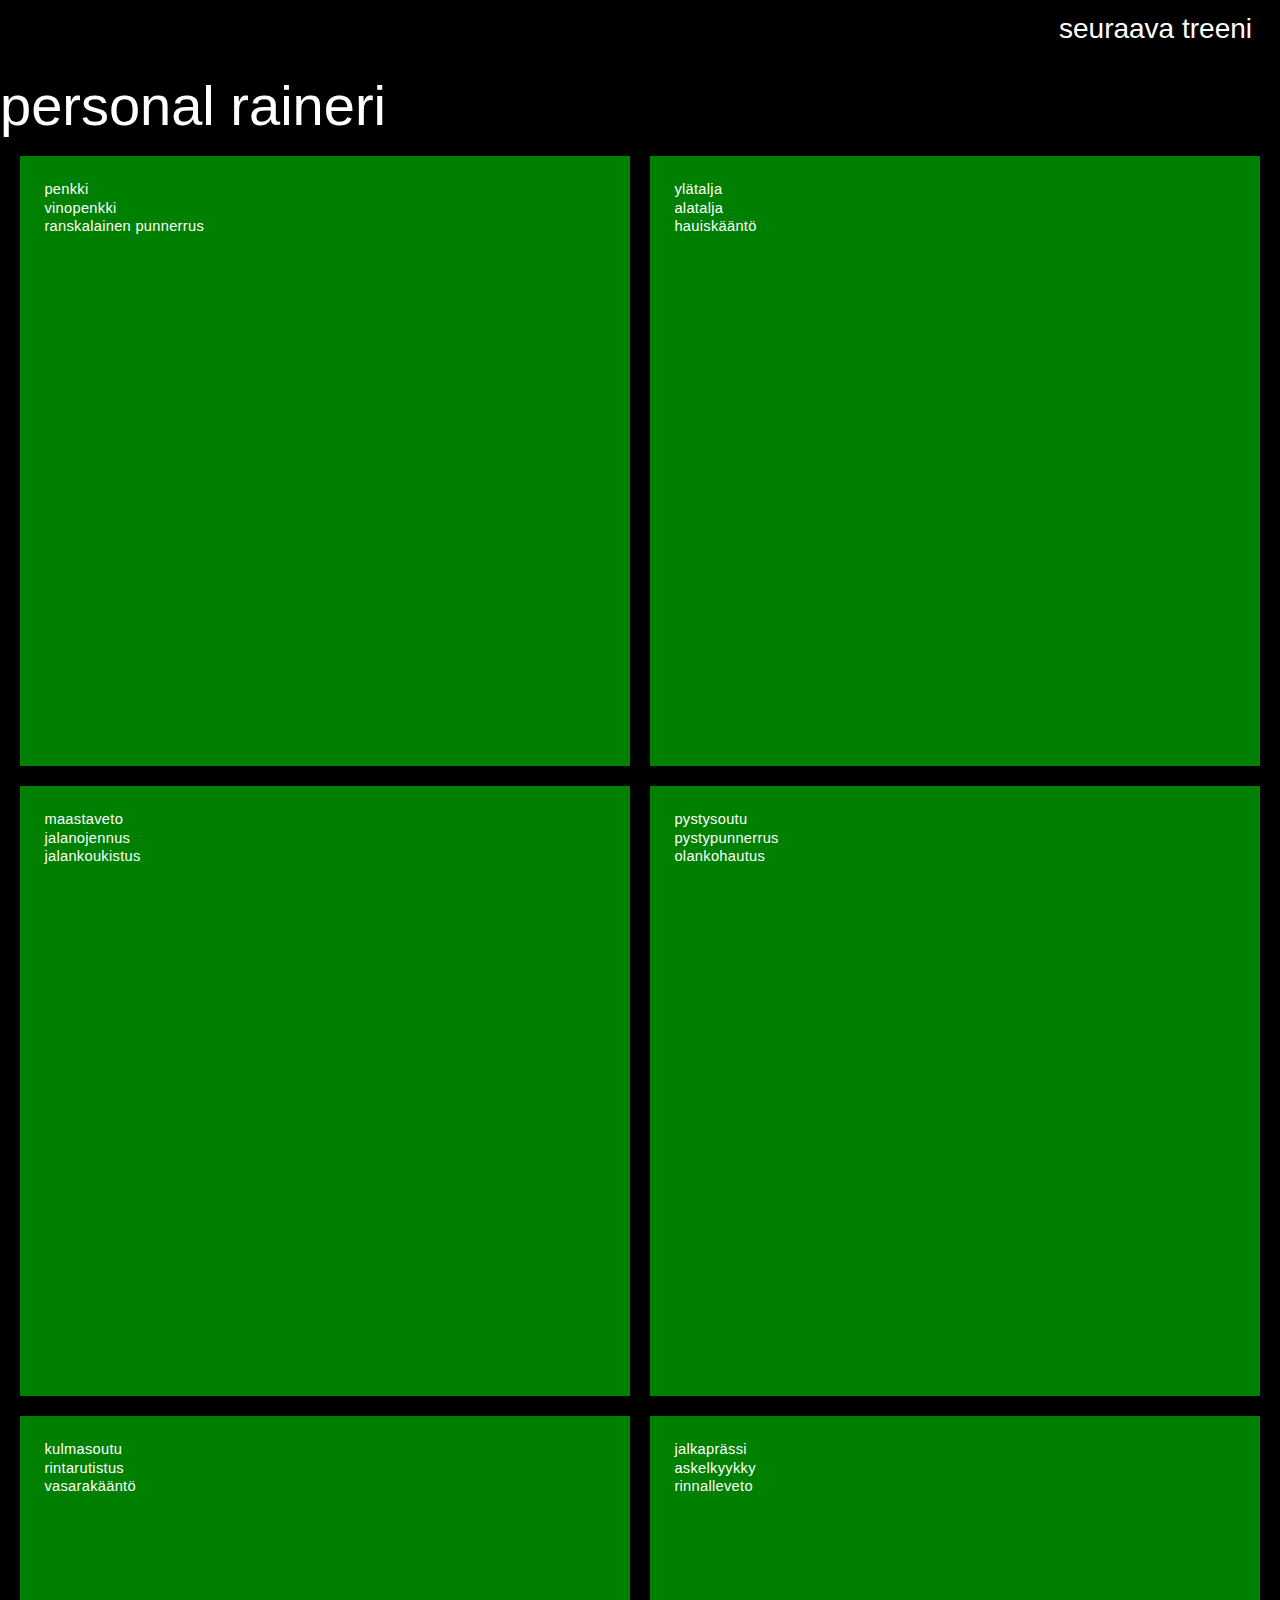
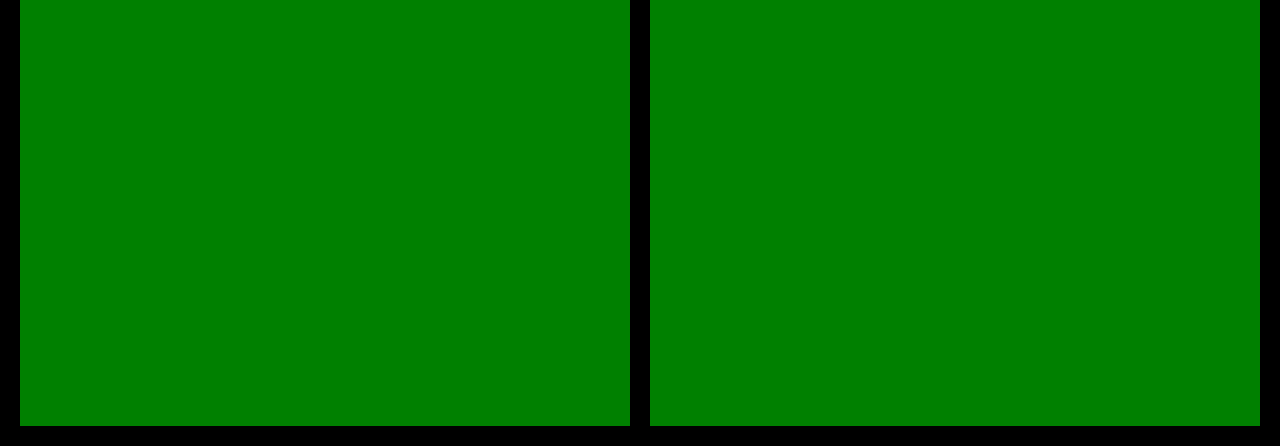
==== index.html @ 9ed6be29 "Personal Raineri 0.2.6 files fused with the hello world stuff. Let's see if this works." ====
﻿<!DOCTYPE html>
<head>
  <title>Personal Raineri</title>
  <link href="lib/metrouicss/css/modern.css" rel="stylesheet" type="text/css" />
  <link href="lib/metrouicss/css/modern-responsive.css" rel="stylesheet" type="text/css" />
  <link href="lib/metrojs/MetroJs.css" rel="stylesheet" type="text/css" />
  <link href="style.css" rel="stylesheet" type="text/css" />
  <script src="lib/jquery/jquery-1.10.2.min.js" type="text/javascript"></script>
  <script src="lib/html5sql/html5sql.js" type="text/javascript"></script>
  <script src="js/db_functions.js" type="text/javascript"></script>
  <script src="js/transition.js" type="text/javascript"></script>
  <meta name="viewport" content="width=device-width, initial-scale=1.0, user-scalable=no" />
</head>
<body class="metrouicss">
  <h1 id="navi-icon-row">
    <a href="stats.html" class="hidden"><span class="icon-stats-up navi-icon"></span></a>
    <a href="#" class="hidden"><span class="icon-loop navi-icon"></span></a>
    <a href="#" class="hidden"><span class="icon-save navi-icon"></span></a>
    <a href="#" class="hidden"><span class="icon-cancel-2 navi-icon"></span></a>
    <span class="icon-cancel-2 navi-icon" style="border: #000; color: #000"></span><!-- Just a place holder -->
    <span id="sub-title">seuraava treeni</span>
  </h1>
  <h1 class="fg-color-white" id="app-title">personal raineri</h1>
  <!-------------------------------------------->
  <div class="wrap">
    <div class="box">
      <div class="boxInner">
        <div class="tiles">
          <a href="training-1.html" class="transition">
            <div class="live-tile" data-mode="flip" data-initdelay="3000" id="tile-1">
              <div class="tile-side-1"><div class="tile-content">penkki<br />vinopenkki<br />ranskalainen punnerrus</div></div>
              <div class="tile-side-2"><div class="tile-content">penkki<br />vinopenkki<br />ranskalainen punnerrus</div></div>
            </div>
          </a>
        </div>
      </div>
    </div>
    <div class="box">
      <div class="boxInner">
        <div class="tiles">
          <a href="training-2.html" class="transition">
            <div class="live-tile" data-mode="flip" data-initdelay="3000" id="tile-2">
              <div class="tile-side-1"><div class="tile-content">ylätalja<br />alatalja<br />hauiskääntö</div></div>
              <div class="tile-side-2"><div class="tile-content">ylätalja<br />alatalja<br />hauiskääntö</div></div>
            </div>
          </a>
        </div>
      </div>
    </div>
    <div class="box">
      <div class="boxInner">
        <div class="tiles">
          <a href="training-3.html" class="transition">
            <div class="live-tile" data-mode="flip" data-initdelay="3000" id="tile-3">
              <div class="tile-side-1"><div class="tile-content">maastaveto<br />jalanojennus<br />jalankoukistus</div></div>
              <div class="tile-side-2"><div class="tile-content">maastaveto<br />jalanojennus<br />jalankoukistus</div></div>
            </div>
          </a>
        </div>
      </div>
    </div>
    <div class="box">
      <div class="boxInner">
        <div class="tiles">
          <a href="training-4.html" class="transition">
            <div class="live-tile" data-mode="flip" data-initdelay="3000" id="tile-4">
              <div class="tile-side-1"><div class="tile-content">pystysoutu<br />pystypunnerrus<br />olankohautus</div></div>
              <div class="tile-side-2"><div class="tile-content">pystysoutu<br />pystypunnerrus<br />olankohautus</div></div>
            </div>
          </a>
        </div>
      </div>
    </div>
    <div class="box">
      <div class="boxInner">
        <div class="tiles">
          <a href="training-5.html" class="transition">
            <div class="live-tile" data-mode="flip" data-initdelay="3000" id="tile-5">
              <div class="tile-side-1"><div class="tile-content">kulmasoutu<br />rintarutistus<br />vasarakääntö</div></div>
              <div class="tile-side-2"><div class="tile-content">kulmasoutu<br />rintarutistus<br />vasarakääntö</div></div>
            </div>
          </a>
        </div>
      </div>
    </div>
    <div class="box">
      <div class="boxInner">
        <div class="tiles">
          <a href="training-6.html" class="transition">
            <div class="live-tile" data-mode="flip" data-initdelay="3000" id="tile-6">
              <div class="tile-side-1"><div class="tile-content">jalkaprässi<br />askelkyykky<br />rinnalleveto</div></div>
              <div class="tile-side-2"><div class="tile-content">jalkaprässi<br />askelkyykky<br />rinnalleveto</div></div>
            </div>
          </a>
        </div>
      </div>
    </div>
  </div>
  <script src="lib/metrojs/MetroJs.js" type="text/javascript"></script>
  <script type="text/javascript">
    $(document).ready(function() 
    {
      openTheDatabase();
      createTables(); 
      writeDefaultsToTables();
      $(".live-tile").liveTile();
      suggestNextTraining();
    });
    $(document).on('click', '.icon-checkmark', function(event) 
    {
      event.preventDefault();
      defaultMode($(this));
    });
    $(document).on('click', '.icon-loop', function(event) 
    {
      event.preventDefault();
      dropTables(); createTables(); writeDefaultsToTables();
    });
  </script>
</body>
</html>
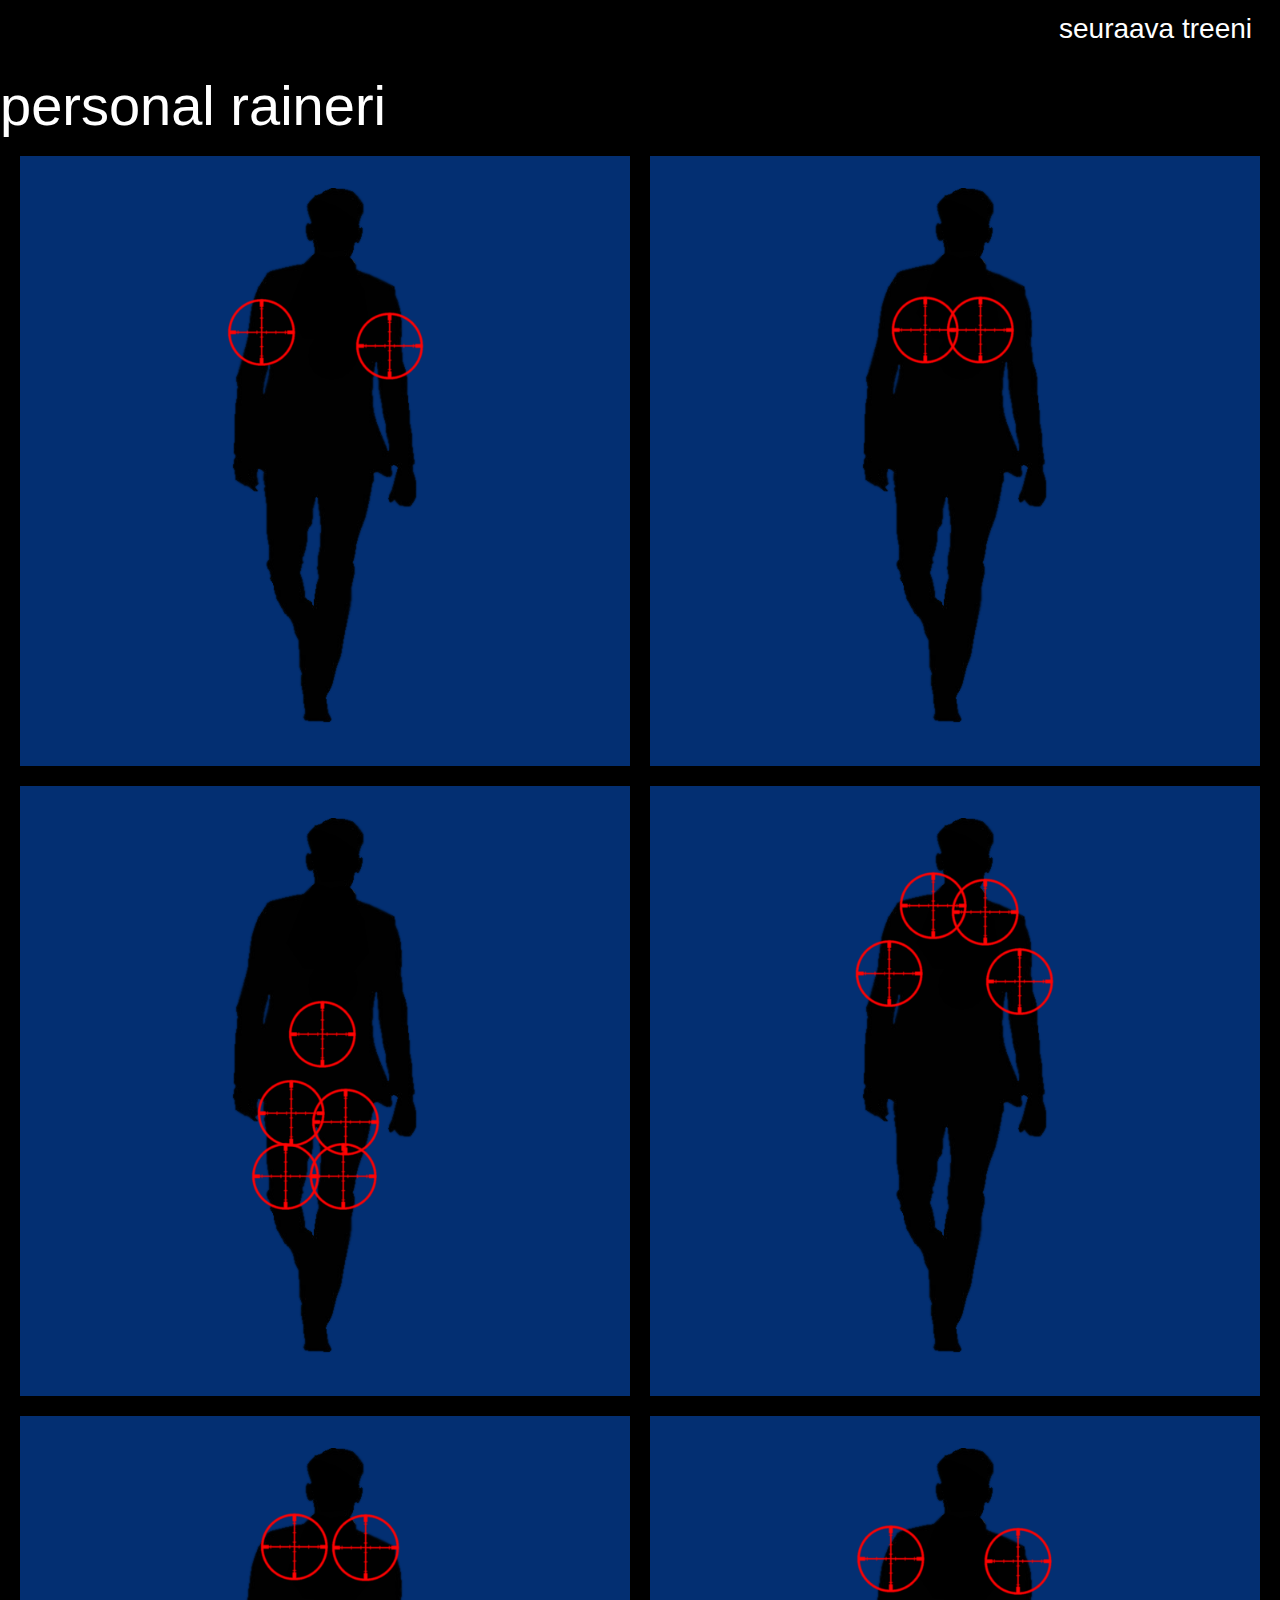
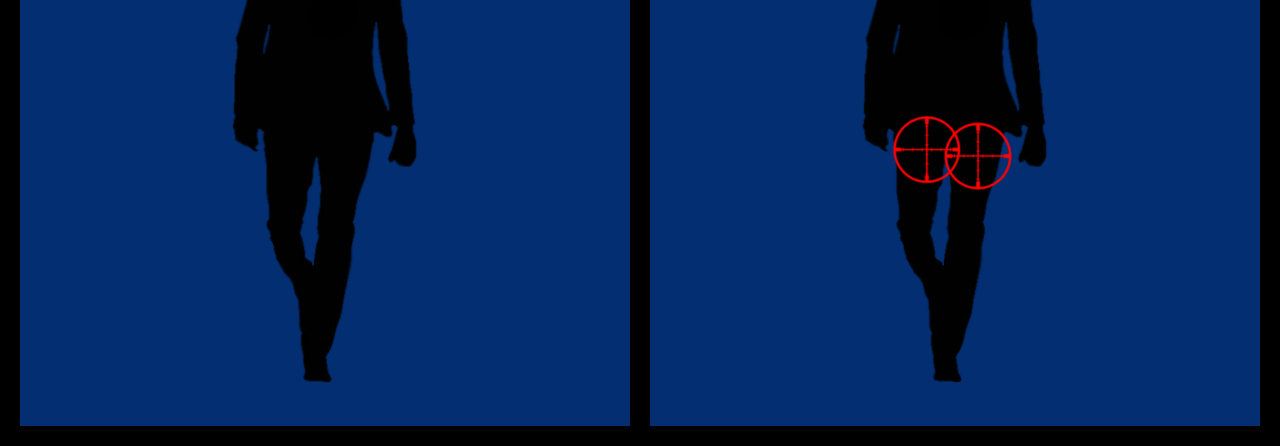
==== commit fda94193: "Iconified the main menu and modified the color theme of the main menu" ====
--- a/index.html
+++ b/index.html
@@ -28,8 +28,8 @@
         <div class="tiles">
           <a href="training-1.html" class="transition">
             <div class="live-tile" data-mode="flip" data-initdelay="3000" id="tile-1">
-              <div class="tile-side-1"><div class="tile-content">penkki<br />vinopenkki<br />ranskalainen punnerrus</div></div>
-              <div class="tile-side-2"><div class="tile-content">penkki<br />vinopenkki<br />ranskalainen punnerrus</div></div>
+              <div class="tile-side-1"><div class="tile-content"><img src="img/main-menu-trainee-icons/icon-training-1-front.png" /></div></div>
+              <div class="tile-side-2"><div class="tile-content"><img src="img/main-menu-trainee-icons/icon-training-1-back.png" /></div></div>
             </div>
           </a>
         </div>
@@ -40,8 +40,8 @@
         <div class="tiles">
           <a href="training-2.html" class="transition">
             <div class="live-tile" data-mode="flip" data-initdelay="3000" id="tile-2">
-              <div class="tile-side-1"><div class="tile-content">ylätalja<br />alatalja<br />hauiskääntö</div></div>
-              <div class="tile-side-2"><div class="tile-content">ylätalja<br />alatalja<br />hauiskääntö</div></div>
+              <div class="tile-side-1"><div class="tile-content"><img src="img/main-menu-trainee-icons/icon-training-2-front.png" /></div></div>
+              <div class="tile-side-2"><div class="tile-content"><img src="img/main-menu-trainee-icons/icon-training-2-back.png" /></div></div>
             </div>
           </a>
         </div>
@@ -52,8 +52,8 @@
         <div class="tiles">
           <a href="training-3.html" class="transition">
             <div class="live-tile" data-mode="flip" data-initdelay="3000" id="tile-3">
-              <div class="tile-side-1"><div class="tile-content">maastaveto<br />jalanojennus<br />jalankoukistus</div></div>
-              <div class="tile-side-2"><div class="tile-content">maastaveto<br />jalanojennus<br />jalankoukistus</div></div>
+              <div class="tile-side-1"><div class="tile-content"><img src="img/main-menu-trainee-icons/icon-training-3-front.png" /></div></div>
+              <div class="tile-side-2"><div class="tile-content"><img src="img/main-menu-trainee-icons/icon-training-3-back.png" /></div></div>
             </div>
           </a>
         </div>
@@ -64,8 +64,8 @@
         <div class="tiles">
           <a href="training-4.html" class="transition">
             <div class="live-tile" data-mode="flip" data-initdelay="3000" id="tile-4">
-              <div class="tile-side-1"><div class="tile-content">pystysoutu<br />pystypunnerrus<br />olankohautus</div></div>
-              <div class="tile-side-2"><div class="tile-content">pystysoutu<br />pystypunnerrus<br />olankohautus</div></div>
+              <div class="tile-side-1"><div class="tile-content"><img src="img/main-menu-trainee-icons/icon-training-4-front.png" /></div></div>
+              <div class="tile-side-2"><div class="tile-content"><img src="img/main-menu-trainee-icons/icon-training-4-back.png" /></div></div>
             </div>
           </a>
         </div>
@@ -76,8 +76,8 @@
         <div class="tiles">
           <a href="training-5.html" class="transition">
             <div class="live-tile" data-mode="flip" data-initdelay="3000" id="tile-5">
-              <div class="tile-side-1"><div class="tile-content">kulmasoutu<br />rintarutistus<br />vasarakääntö</div></div>
-              <div class="tile-side-2"><div class="tile-content">kulmasoutu<br />rintarutistus<br />vasarakääntö</div></div>
+              <div class="tile-side-1"><div class="tile-content"><img src="img/main-menu-trainee-icons/icon-training-5-front.png" /></div></div>
+              <div class="tile-side-2"><div class="tile-content"><img src="img/main-menu-trainee-icons/icon-training-5-back.png" /></div></div>
             </div>
           </a>
         </div>
@@ -88,8 +88,8 @@
         <div class="tiles">
           <a href="training-6.html" class="transition">
             <div class="live-tile" data-mode="flip" data-initdelay="3000" id="tile-6">
-              <div class="tile-side-1"><div class="tile-content">jalkaprässi<br />askelkyykky<br />rinnalleveto</div></div>
-              <div class="tile-side-2"><div class="tile-content">jalkaprässi<br />askelkyykky<br />rinnalleveto</div></div>
+              <div class="tile-side-1"><div class="tile-content"><img src="img/main-menu-trainee-icons/icon-training-6-front.png" /></div></div>
+              <div class="tile-side-2"><div class="tile-content"><img src="img/main-menu-trainee-icons/icon-training-6-back.png" /></div></div>
             </div>
           </a>
         </div>
--- a/style.css
+++ b/style.css
@@ -11,6 +11,10 @@
    background: #000;
    font: 10px/13px 'Lucida Sans',sans-serif;
    display: none;
+}
+body *
+{
+  -webkit-tap-highlight-color: rgba(255, 255, 255, 0);
 }
 
 /* MAIN VIEW STRUCTURE */
@@ -31,7 +35,8 @@
    overflow: hidden;
    margin: 10px;
 }
-.box {
+.box 
+{
    float: left;
    position: relative;
    width: 20%;
@@ -78,19 +83,27 @@
 
 .tile-side-1
 {
-  background-color: red;
+  background-color: #032F72;
 }
 .tile-side-2
 {
-  background-color: green;
+  background-color: #032F72;
 }
 .tile-suggested
 {
-  background-color: #A2BC13;
+  background-color: #014FFF;
 }
 .tile-content
 {
   margin: 4%;
+  text-align: center;
+}
+.tile-content img
+{
+  display: block;
+  width: 37%;
+  margin-left: auto;
+  margin-right: auto;
 }
 
 /* TEXT AND FONTS */
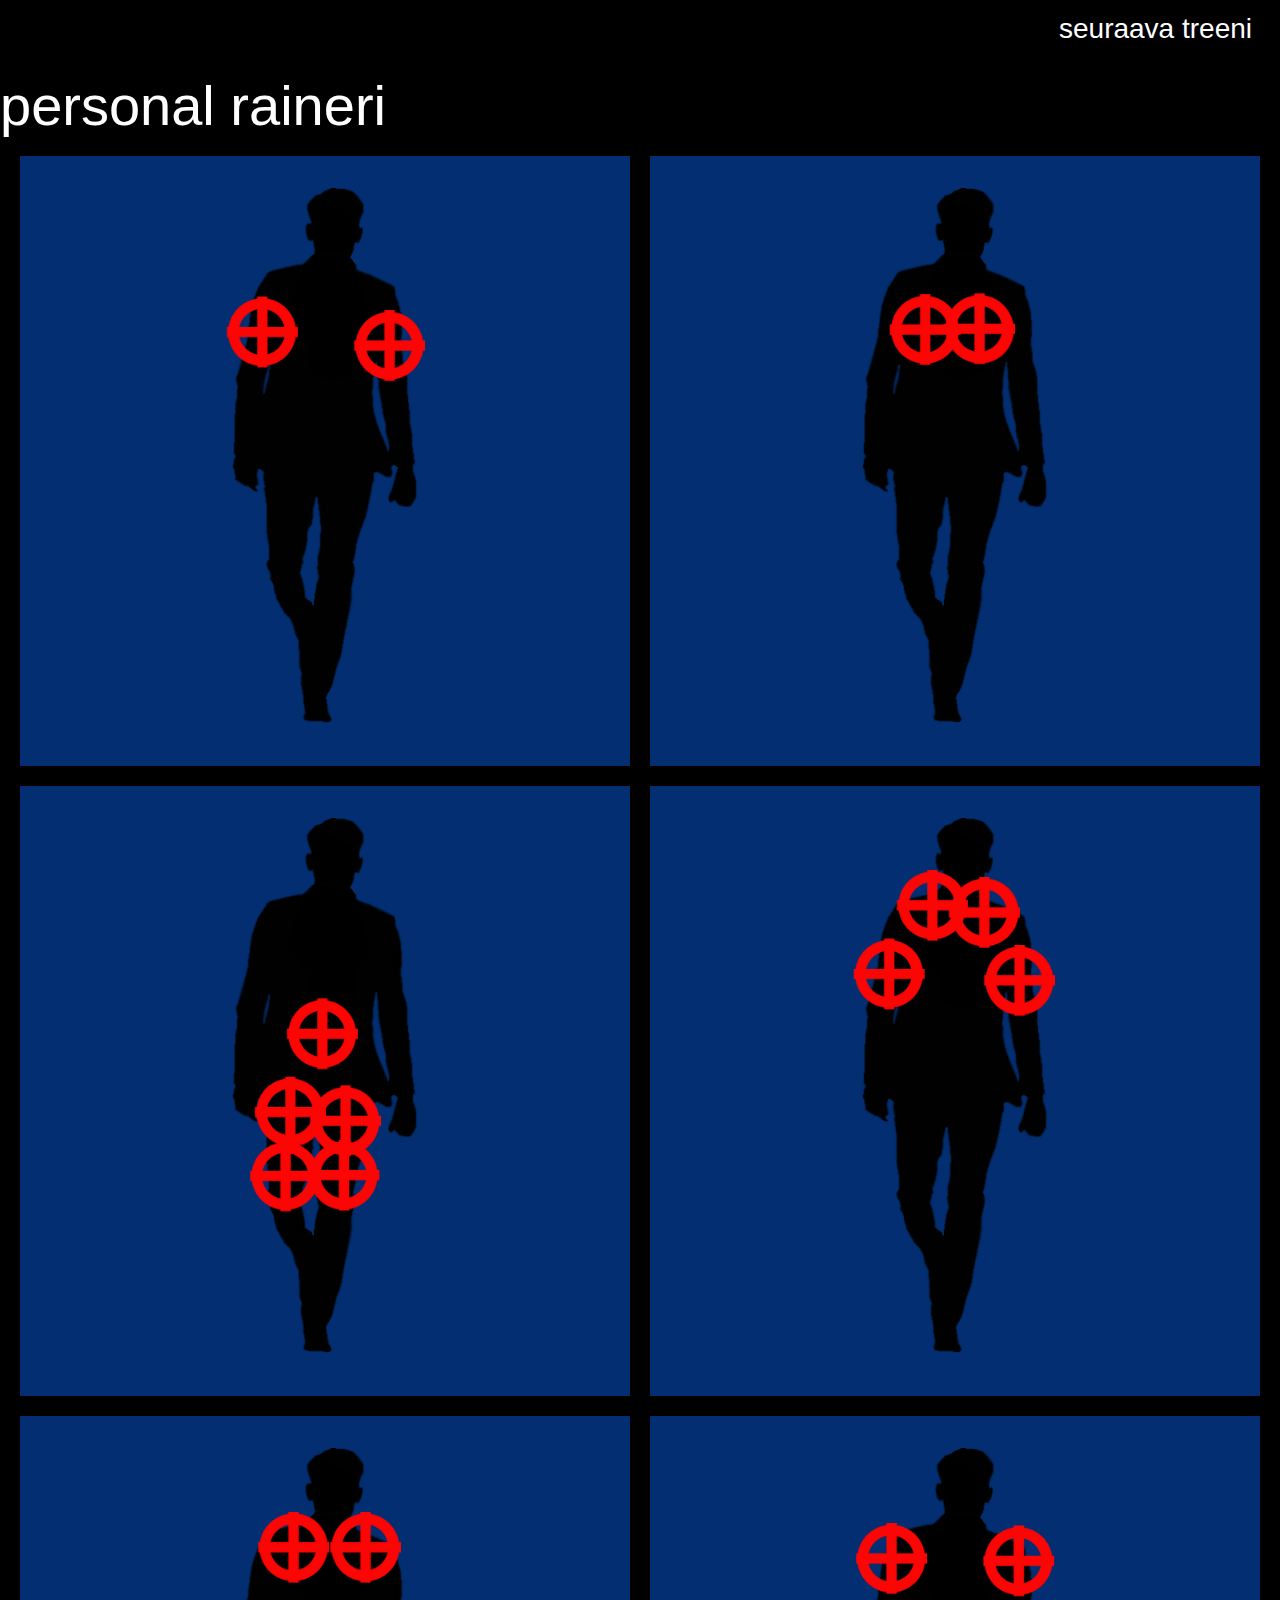
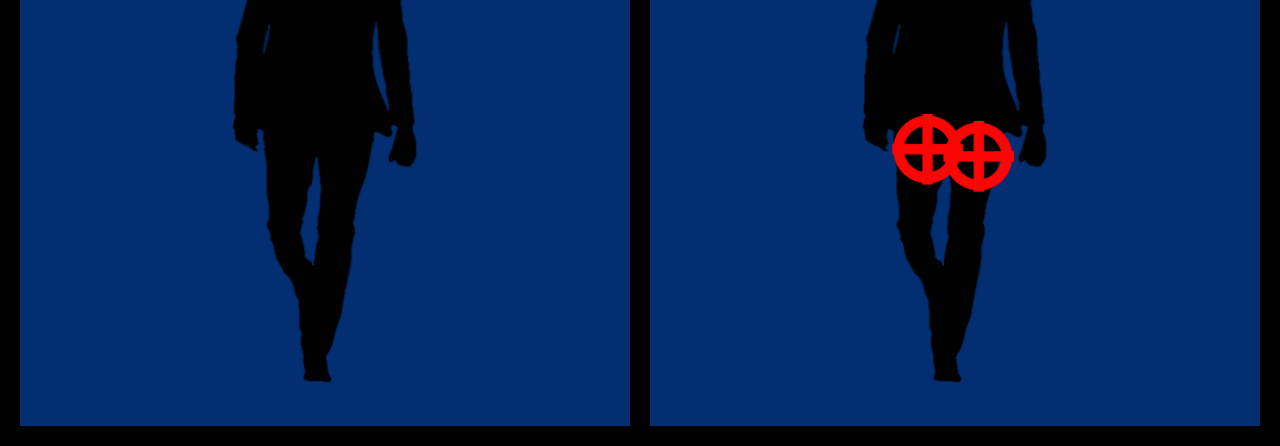
==== commit 05746732: "Offset between flip animations in main view." ====
--- a/index.html
+++ b/index.html
@@ -27,7 +27,7 @@
       <div class="boxInner">
         <div class="tiles">
           <a href="training-1.html" class="transition">
-            <div class="live-tile" data-mode="flip" data-initdelay="3000" id="tile-1">
+            <div class="live-tile" data-mode="flip" data-initdelay="8000" id="tile-1">
               <div class="tile-side-1"><div class="tile-content"><img src="img/main-menu-trainee-icons/icon-training-1-front.png" /></div></div>
               <div class="tile-side-2"><div class="tile-content"><img src="img/main-menu-trainee-icons/icon-training-1-back.png" /></div></div>
             </div>
@@ -39,7 +39,7 @@
       <div class="boxInner">
         <div class="tiles">
           <a href="training-2.html" class="transition">
-            <div class="live-tile" data-mode="flip" data-initdelay="3000" id="tile-2">
+            <div class="live-tile" data-mode="flip" data-initdelay="8500" id="tile-2">
               <div class="tile-side-1"><div class="tile-content"><img src="img/main-menu-trainee-icons/icon-training-2-front.png" /></div></div>
               <div class="tile-side-2"><div class="tile-content"><img src="img/main-menu-trainee-icons/icon-training-2-back.png" /></div></div>
             </div>
@@ -51,7 +51,7 @@
       <div class="boxInner">
         <div class="tiles">
           <a href="training-3.html" class="transition">
-            <div class="live-tile" data-mode="flip" data-initdelay="3000" id="tile-3">
+            <div class="live-tile" data-mode="flip" data-initdelay="9000" id="tile-3">
               <div class="tile-side-1"><div class="tile-content"><img src="img/main-menu-trainee-icons/icon-training-3-front.png" /></div></div>
               <div class="tile-side-2"><div class="tile-content"><img src="img/main-menu-trainee-icons/icon-training-3-back.png" /></div></div>
             </div>
@@ -63,7 +63,7 @@
       <div class="boxInner">
         <div class="tiles">
           <a href="training-4.html" class="transition">
-            <div class="live-tile" data-mode="flip" data-initdelay="3000" id="tile-4">
+            <div class="live-tile" data-mode="flip" data-initdelay="9500" id="tile-4">
               <div class="tile-side-1"><div class="tile-content"><img src="img/main-menu-trainee-icons/icon-training-4-front.png" /></div></div>
               <div class="tile-side-2"><div class="tile-content"><img src="img/main-menu-trainee-icons/icon-training-4-back.png" /></div></div>
             </div>
@@ -75,7 +75,7 @@
       <div class="boxInner">
         <div class="tiles">
           <a href="training-5.html" class="transition">
-            <div class="live-tile" data-mode="flip" data-initdelay="3000" id="tile-5">
+            <div class="live-tile" data-mode="flip" data-initdelay="10000" id="tile-5">
               <div class="tile-side-1"><div class="tile-content"><img src="img/main-menu-trainee-icons/icon-training-5-front.png" /></div></div>
               <div class="tile-side-2"><div class="tile-content"><img src="img/main-menu-trainee-icons/icon-training-5-back.png" /></div></div>
             </div>
@@ -87,7 +87,7 @@
       <div class="boxInner">
         <div class="tiles">
           <a href="training-6.html" class="transition">
-            <div class="live-tile" data-mode="flip" data-initdelay="3000" id="tile-6">
+            <div class="live-tile" data-mode="flip" data-initdelay="105000" id="tile-6">
               <div class="tile-side-1"><div class="tile-content"><img src="img/main-menu-trainee-icons/icon-training-6-front.png" /></div></div>
               <div class="tile-side-2"><div class="tile-content"><img src="img/main-menu-trainee-icons/icon-training-6-back.png" /></div></div>
             </div>
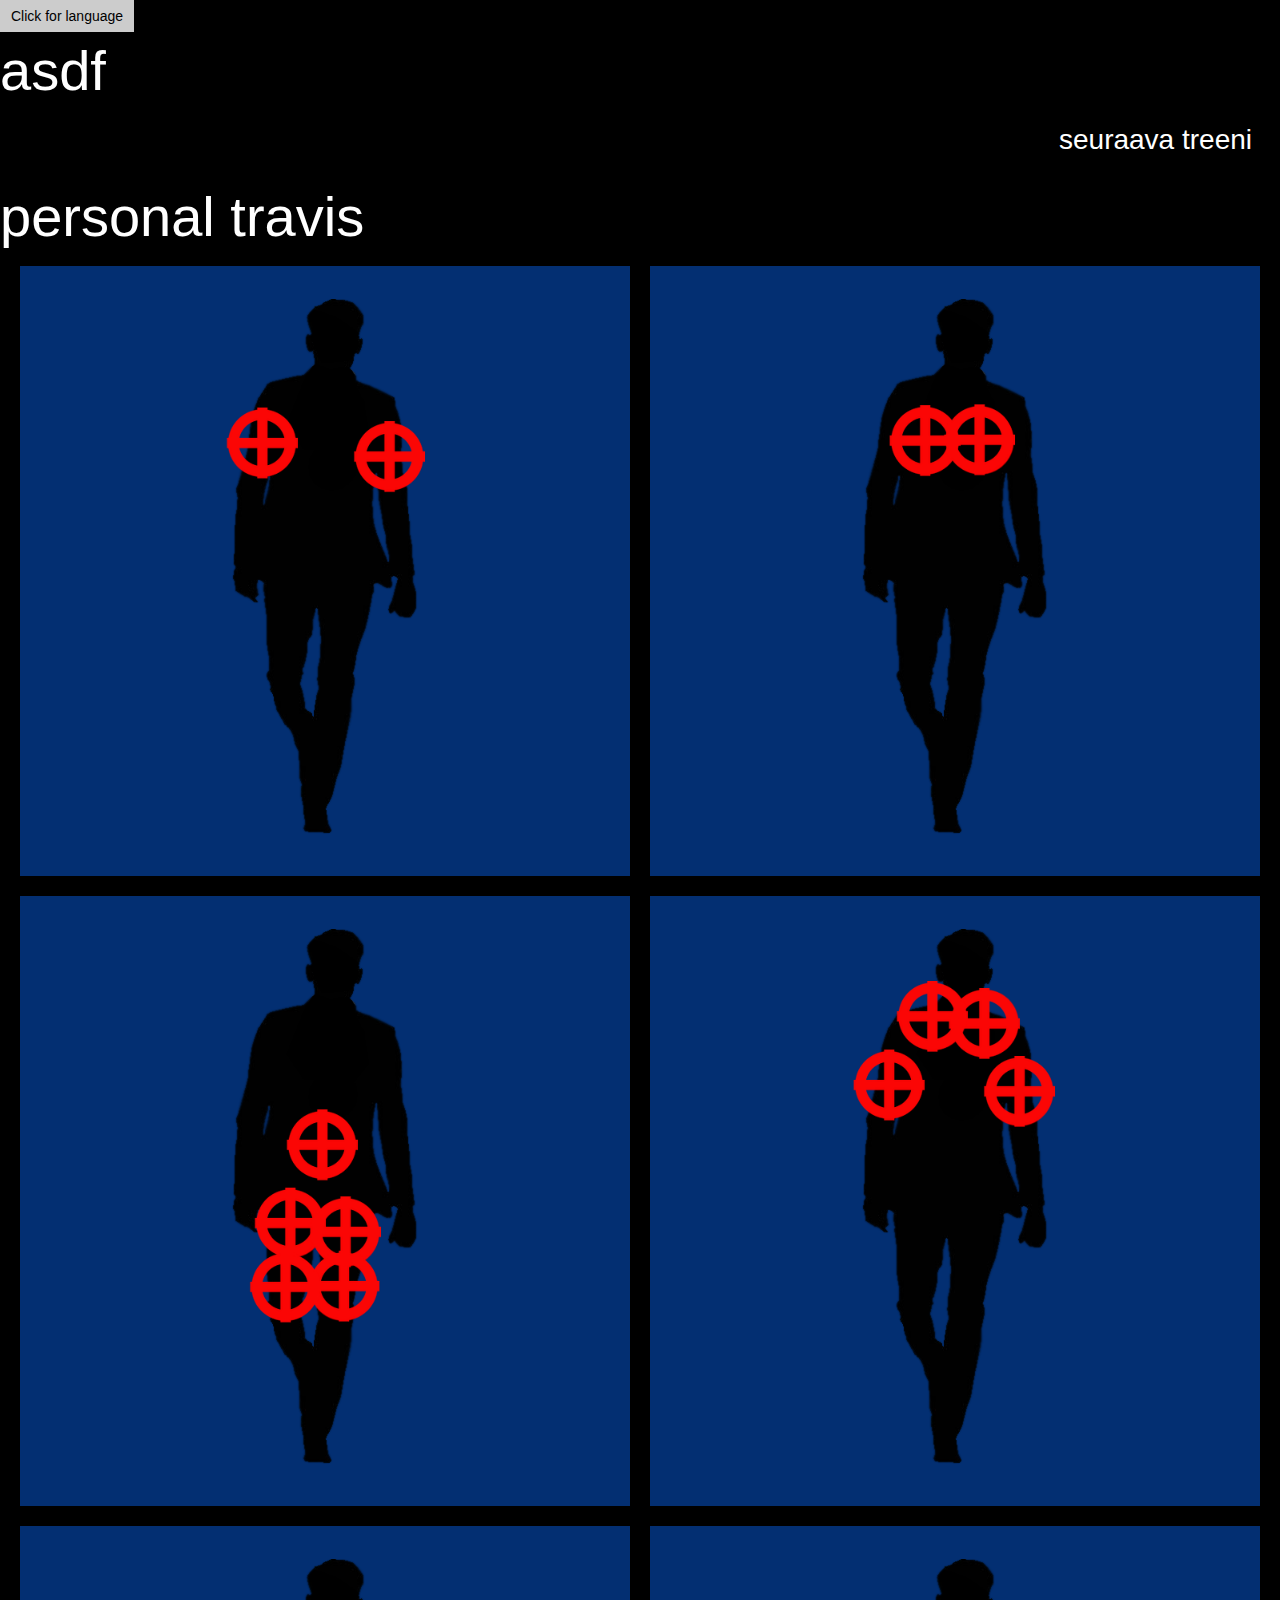
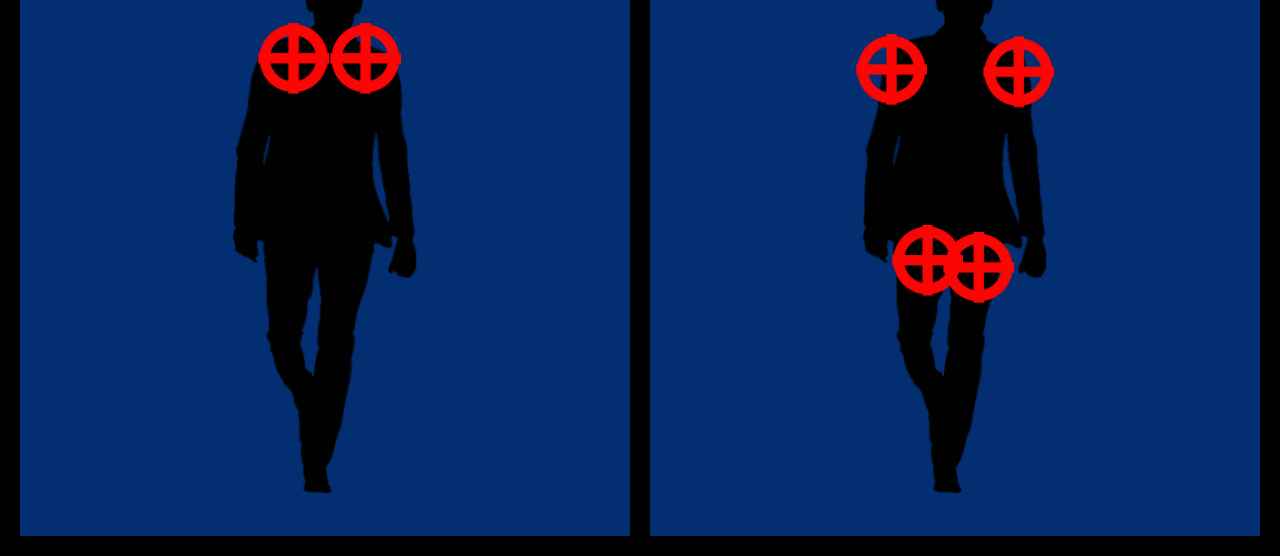
==== commit be1b6d38: "Testing globalization plugin" ====
--- a/index.html
+++ b/index.html
@@ -7,11 +7,17 @@
   <link href="style.css" rel="stylesheet" type="text/css" />
   <script src="lib/jquery/jquery-1.10.2.min.js" type="text/javascript"></script>
   <script src="lib/html5sql/html5sql.js" type="text/javascript"></script>
+  <script src="lib/knockoutjs/knockout-3.0.0.js" type="text/javascript"></script>
   <script src="js/db_functions.js" type="text/javascript"></script>
   <script src="js/transition.js" type="text/javascript"></script>
+  <script src="js/strings.js" type="text/javascript"></script>
   <meta name="viewport" content="width=device-width, initial-scale=1.0, user-scalable=no" />
 </head>
 <body class="metrouicss">
+  <button onclick="checkLanguage()">Click for language</button>
+  <h1 class="fg-color-white" id="delete-this-test">
+    asdf
+  </h1>
   <h1 id="navi-icon-row">
     <a href="stats.html" class="hidden"><span class="icon-stats-up navi-icon"></span></a>
     <a href="#" class="hidden"><span class="icon-loop navi-icon"></span></a>
@@ -20,7 +26,7 @@
     <span class="icon-cancel-2 navi-icon" style="border: #000; color: #000"></span><!-- Just a place holder -->
     <span id="sub-title">seuraava treeni</span>
   </h1>
-  <h1 class="fg-color-white" id="app-title">personal raineri</h1>
+  <h1 class="fg-color-white" id="app-title" data-bind="text: personalTravis">personal raineri</h1>
   <!-------------------------------------------->
   <div class="wrap">
     <div class="box">
@@ -87,7 +93,7 @@
       <div class="boxInner">
         <div class="tiles">
           <a href="training-6.html" class="transition">
-            <div class="live-tile" data-mode="flip" data-initdelay="105000" id="tile-6">
+            <div class="live-tile" data-mode="flip" data-initdelay="10500" id="tile-6">
               <div class="tile-side-1"><div class="tile-content"><img src="img/main-menu-trainee-icons/icon-training-6-front.png" /></div></div>
               <div class="tile-side-2"><div class="tile-content"><img src="img/main-menu-trainee-icons/icon-training-6-back.png" /></div></div>
             </div>
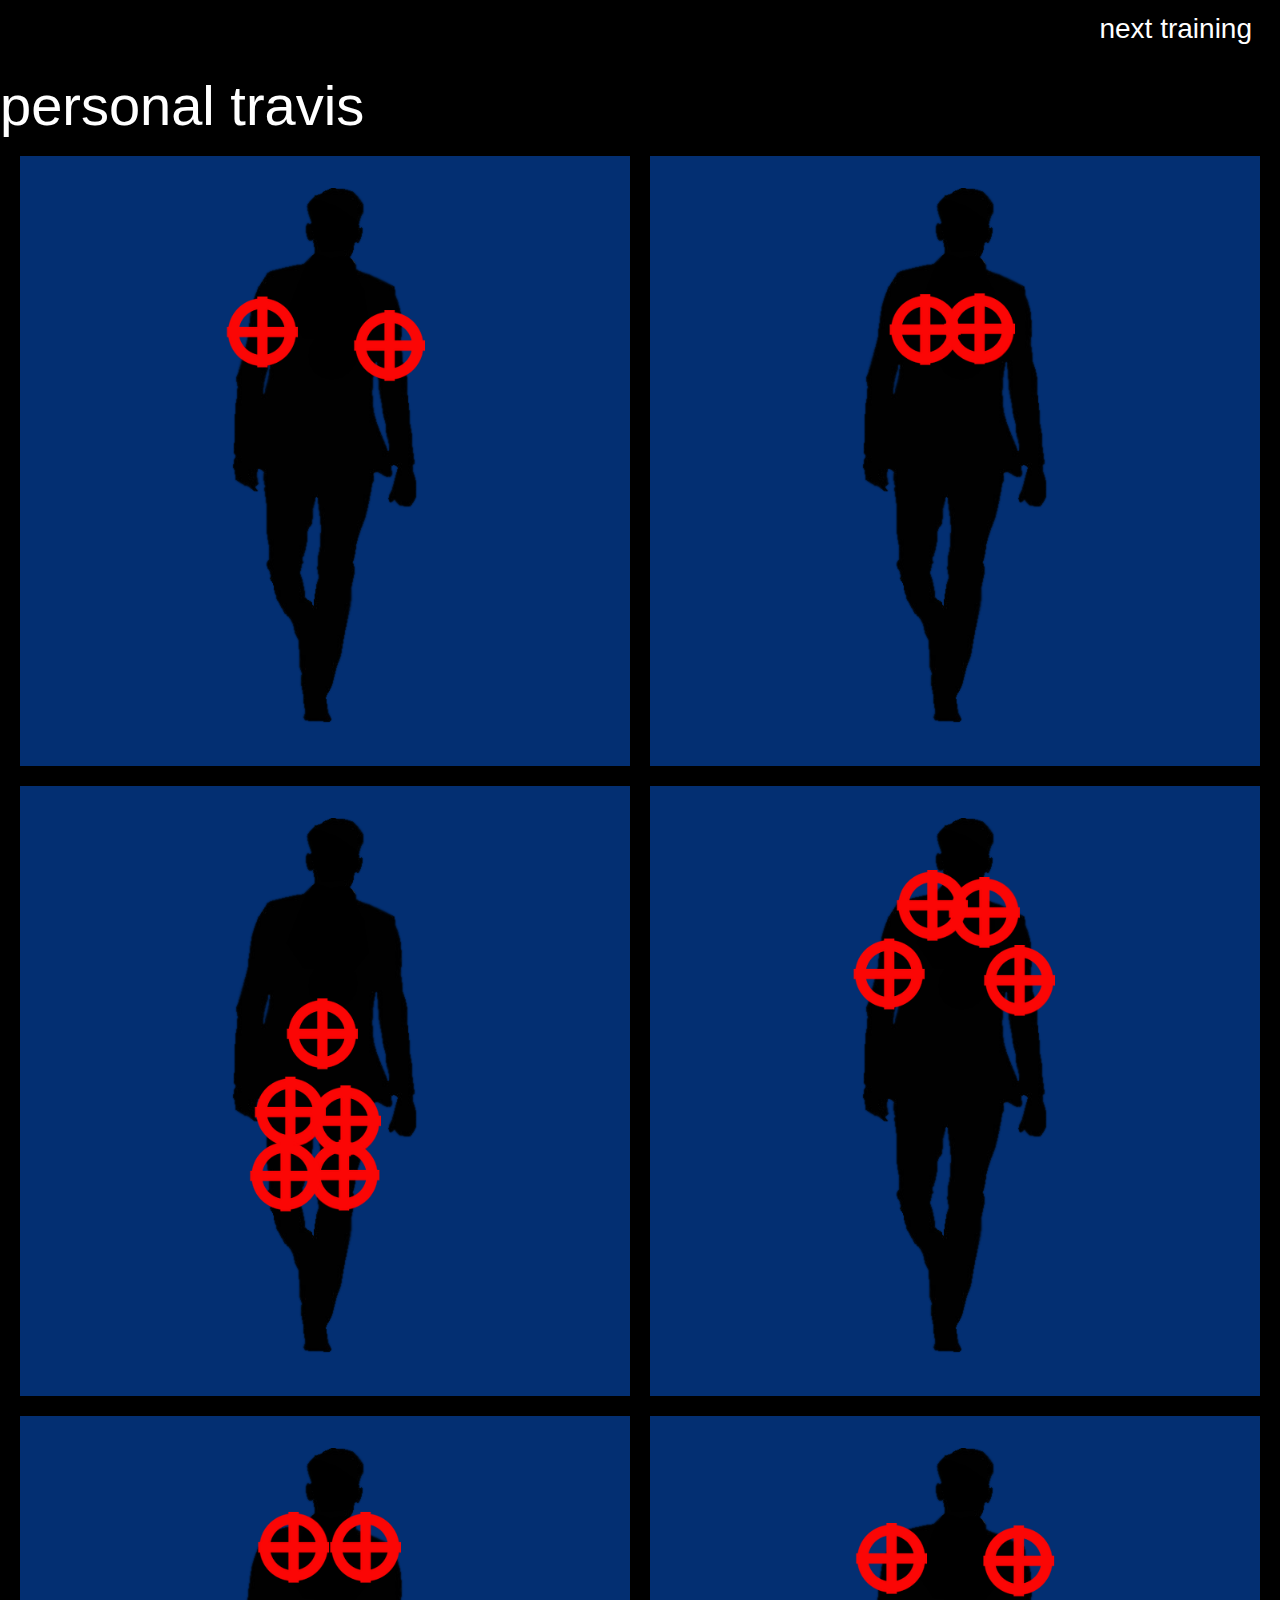
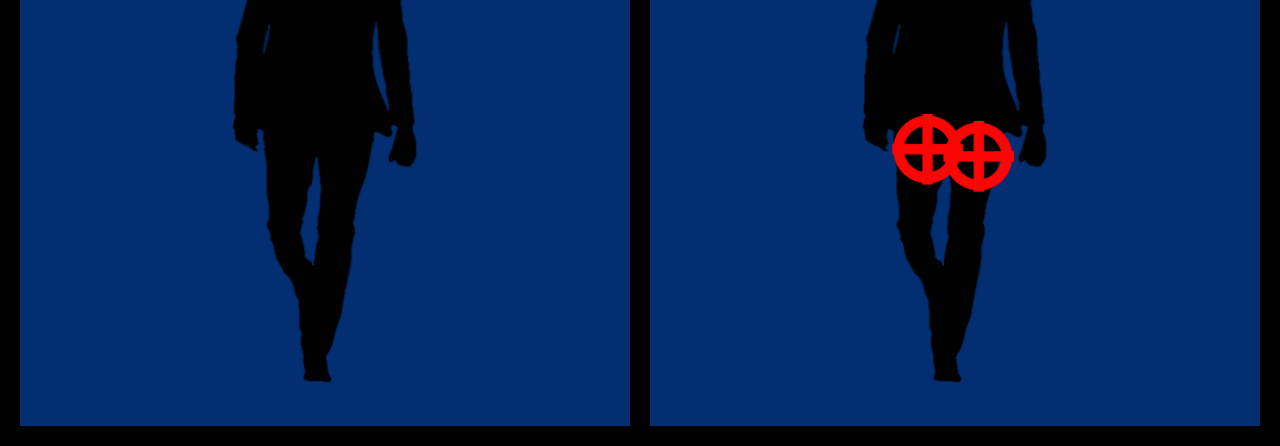
==== commit bb9ce80a: "Partial translation support implemented (main view and training 1 ready, the rest not-so-ready)" ====
--- a/index.html
+++ b/index.html
@@ -10,23 +10,18 @@
   <script src="lib/knockoutjs/knockout-3.0.0.js" type="text/javascript"></script>
   <script src="js/db_functions.js" type="text/javascript"></script>
   <script src="js/transition.js" type="text/javascript"></script>
-  <script src="js/strings.js" type="text/javascript"></script>
   <meta name="viewport" content="width=device-width, initial-scale=1.0, user-scalable=no" />
 </head>
 <body class="metrouicss">
-  <button onclick="checkLanguage()">Click for language</button>
-  <h1 class="fg-color-white" id="delete-this-test">
-    asdf
-  </h1>
   <h1 id="navi-icon-row">
     <a href="stats.html" class="hidden"><span class="icon-stats-up navi-icon"></span></a>
     <a href="#" class="hidden"><span class="icon-loop navi-icon"></span></a>
     <a href="#" class="hidden"><span class="icon-save navi-icon"></span></a>
     <a href="#" class="hidden"><span class="icon-cancel-2 navi-icon"></span></a>
     <span class="icon-cancel-2 navi-icon" style="border: #000; color: #000"></span><!-- Just a place holder -->
-    <span id="sub-title">seuraava treeni</span>
+    <span id="sub-title" data-bind="text: nextTraining"></span>
   </h1>
-  <h1 class="fg-color-white" id="app-title" data-bind="text: personalTravis">personal raineri</h1>
+  <h1 class="fg-color-white" id="app-title" data-bind="text: personalTravis"></h1>
   <!-------------------------------------------->
   <div class="wrap">
     <div class="box">
@@ -123,6 +118,7 @@
       dropTables(); createTables(); writeDefaultsToTables();
     });
   </script>
+  <script src="js/strings.js" type="text/javascript"></script>
 </body>
 </html>
 
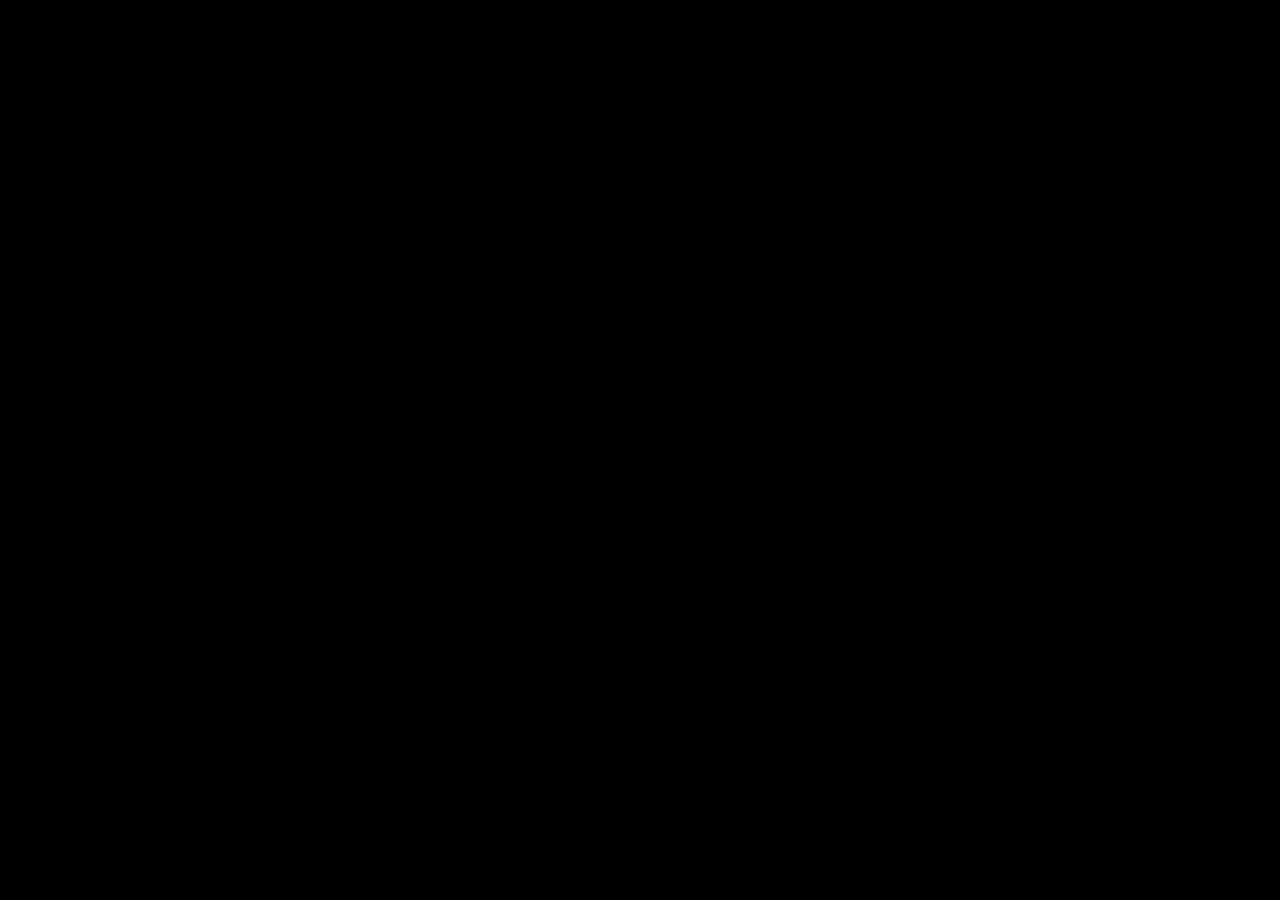
==== commit 8528c49d: "Main view with flipping tiles created, and bound to workout view, which has all basic functionalitie" ====
--- a/index.html
+++ b/index.html
@@ -6,23 +6,17 @@
   <link href="lib/metrojs/MetroJs.css" rel="stylesheet" type="text/css" />
   <link href="style.css" rel="stylesheet" type="text/css" />
   <script src="lib/jquery/jquery-1.10.2.min.js" type="text/javascript"></script>
-  <script src="lib/html5sql/html5sql.js" type="text/javascript"></script>
   <script src="lib/knockoutjs/knockout-3.0.0.js" type="text/javascript"></script>
-  <script src="js/db_functions.js" type="text/javascript"></script>
   <script src="js/transition.js" type="text/javascript"></script>
   <meta name="viewport" content="width=device-width, initial-scale=1.0, user-scalable=no" />
 </head>
 <body class="metrouicss">
   <h1 id="navi-icon-row">
-    <a href="stats.html" class="hidden"><span class="icon-stats-up navi-icon"></span></a>
-    <a href="#" class="hidden"><span class="icon-loop navi-icon"></span></a>
-    <a href="#" class="hidden"><span class="icon-save navi-icon"></span></a>
-    <a href="#" class="hidden"><span class="icon-cancel-2 navi-icon"></span></a>
     <span class="icon-cancel-2 navi-icon" style="border: #000; color: #000"></span><!-- Just a place holder -->
     <span id="sub-title" data-bind="text: nextTraining"></span>
   </h1>
   <h1 class="fg-color-white" id="app-title" data-bind="text: personalTravis"></h1>
-  <!-------------------------------------------->
+  
   <div class="wrap">
     <div class="box">
       <div class="boxInner">
@@ -101,21 +95,7 @@
   <script type="text/javascript">
     $(document).ready(function() 
     {
-      openTheDatabase();
-      createTables(); 
-      writeDefaultsToTables();
       $(".live-tile").liveTile();
-      suggestNextTraining();
-    });
-    $(document).on('click', '.icon-checkmark', function(event) 
-    {
-      event.preventDefault();
-      defaultMode($(this));
-    });
-    $(document).on('click', '.icon-loop', function(event) 
-    {
-      event.preventDefault();
-      dropTables(); createTables(); writeDefaultsToTables();
     });
   </script>
   <script src="js/strings.js" type="text/javascript"></script>
